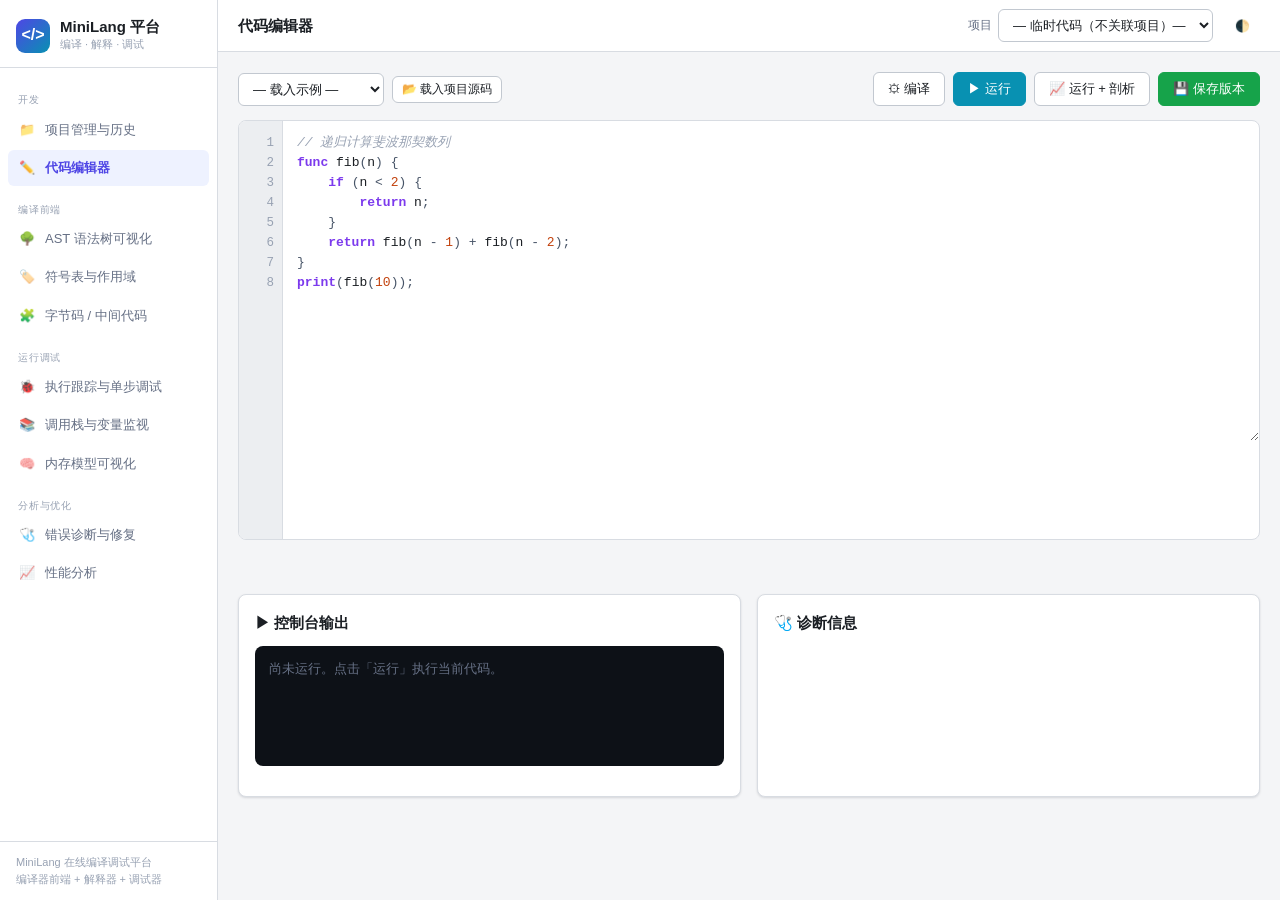
==== frontend/editor.html @ 71b2276c "Initial commit" ====
<!DOCTYPE html>
<html lang="zh-CN">
<head>
  <meta charset="UTF-8">
  <meta name="viewport" content="width=device-width, initial-scale=1.0">
  <title>代码编辑器 · MiniLang 平台</title>
  <link rel="stylesheet" href="css/style.css">
</head>
<body>
<div class="app">
  <aside class="sidebar" id="sidebar"></aside>
  <main class="main">
    <header class="topbar" id="topbar"></header>
    <div class="content">
      <div class="flex wrap between mb">
        <div class="flex wrap" style="gap:8px">
          <select id="sample" title="载入示例代码"></select>
          <button class="btn sm" id="btn-loadproj">📂 载入项目源码</button>
        </div>
        <div class="flex wrap" style="gap:8px">
          <button class="btn" id="btn-compile">⚙ 编译</button>
          <button class="btn accent" id="btn-run">▶ 运行</button>
          <button class="btn" id="btn-prof">📈 运行 + 剖析</button>
          <button class="btn success" id="btn-save">💾 保存版本</button>
        </div>
      </div>

      <div id="editor"></div>

      <div id="status" class="flex wrap mt" style="gap:8px;min-height:26px"></div>

      <div class="grid cols-2 mt">
        <div class="card">
          <h2>▶ 控制台输出</h2>
          <div class="output-console" id="console"><span class="muted">尚未运行。点击「运行」执行当前代码。</span></div>
          <div class="muted mt" id="run-meta" style="font-size:12px"></div>
        </div>
        <div class="card">
          <h2>🩺 诊断信息</h2>
          <div id="diags"></div>
        </div>
      </div>
    </div>
  </main>
</div>

<script src="js/common.js"></script>
<script src="js/editor.js"></script>
<script>
(function () {
  ML.Shell.render("editor");
  ML.Shell.setTitle("代码编辑器");

  let editor = new ML.CodeEditor(document.getElementById("editor"), {
    value: ML.store.get("draft_source", ML.DEFAULT_CODE),
    height: 420,
    autocomplete: true,
    onValueChange: ML.debounce((v) => ML.store.set("draft_source", v), 400),
  });

  /* 示例下拉 */
  const sampleSel = document.getElementById("sample");
  sampleSel.innerHTML = '<option value="">— 载入示例 —</option>' +
    ML.SAMPLES.map((s, i) => `<option value="${i}">${ML.escapeHtml(s.name)}</option>`).join("");
  sampleSel.onchange = () => {
    if (sampleSel.value === "") return;
    editor.setValue(ML.SAMPLES[parseInt(sampleSel.value, 10)].code);
    sampleSel.value = "";
  };

  document.getElementById("btn-loadproj").onclick = async () => {
    const src = await ML.Shell.loadSource(ML.DEFAULT_CODE);
    editor.setValue(src);
    ML.toast(ML.Shell.getProjectId() ? "已载入项目源码" : "未选择项目，已载入示例代码");
  };

  /* 编译 */
  async function doCompile() {
    const code = editor.getValue();
    const data = await ML.api.compile(code);
    const r = data.result || {};
    const status = document.getElementById("status");
    const badges = [
      r.success ? ML.badge("编译通过", "green") : ML.badge("编译失败", "red"),
      ML.badge("阶段：" + (r.stage || "idle"), "gray"),
      ML.badge("词法 token：" + (r.token_count != null ? r.token_count : "—"), "gray"),
      r.has_ast ? ML.badge("AST ✓", "blue") : ML.badge("AST ✗", "gray"),
      r.has_symbols ? ML.badge("符号表 ✓", "purple") : ML.badge("符号表 ✗", "gray"),
      r.has_bytecode ? ML.badge("字节码 ✓", "cyan") : ML.badge("字节码 ✗", "gray"),
    ];
    if (r.has_ast) badges.push(`<a href="ast.html">🌳 AST</a>`);
    if (r.has_symbols) badges.push(`<a href="symbols.html">🏷️ 符号表</a>`);
    if (r.has_bytecode) badges.push(`<a href="bytecode.html">🧩 字节码</a>`);
    status.innerHTML = badges.join("");
    document.getElementById("diags").innerHTML = ML.renderDiagnostics(r.diagnostics, code);
    return r;
  }

  /* 运行 */
  async function doRun(profile) {
    const code = editor.getValue();
    const opts = profile ? { profile: true, memory: false } : {};
    const data = await ML.api.run(code, opts);
    const r = data.result || {};
    const consoleEl = document.getElementById("console");
    const meta = document.getElementById("run-meta");

    if (!r.ok) {
      consoleEl.innerHTML = '<span class="ln-err">程序未能运行（编译阶段存在错误）。</span>';
      document.getElementById("diags").innerHTML = ML.renderDiagnostics(r.diagnostics, code);
      meta.textContent = "编译失败：" + (r.stage || "");
      return;
    }

    if (r.output && r.output.length) {
      consoleEl.innerHTML = r.output.map((l) => `<span class="ln-out">${ML.escapeHtml(l)}</span>`).join("<br>");
    } else {
      consoleEl.innerHTML = '<span class="muted">（程序无输出）</span>';
    }

    let metaHtml = `⏱ ${ML.fmtMs(r.elapsed_ms)} · 指令 ${r.instruction_count}`;
    if (r.error) {
      metaHtml += ` · ${ML.badge("运行出错", "red")}`;
      const diag = Object.assign({}, r.error, { source_line: undefined });
      document.getElementById("diags").innerHTML = ML.renderDiagnostic(diag, code);
    } else {
      metaHtml += ` · ${ML.badge("正常结束", "green")}`;
      if (r.return_value) metaHtml += ` · 返回 ${ML.fmtVal(r.return_value)}`;
      document.getElementById("diags").innerHTML = ML.empty("✅ 运行正常，无诊断信息");
    }
    meta.innerHTML = metaHtml;

    if (profile && r.profile) {
      const fns = (r.profile.functions || []).slice(0, 5);
      document.getElementById("diags").innerHTML =
        `<h3 style="margin-top:0">🔥 热点函数 Top ${fns.length}</h3>` +
        fns.map((f) => `<div class="bar-row"><div class="lbl">${ML.escapeHtml(f.name)}</div>` +
          `<div class="track"><div class="fill" style="width:${Math.min(100, f.pct)}%"></div></div>` +
          `<div class="pct">${f.pct}%</div></div>`).join("") +
        `<div class="muted" style="font-size:12px;margin-top:8px">完整剖析请前往 <a href="profile.html">性能分析页</a></div>`;
    }
  }

  document.getElementById("btn-compile").onclick = doCompile;
  document.getElementById("btn-run").onclick = () => doRun(false);
  document.getElementById("btn-prof").onclick = () => doRun(true);
  document.getElementById("btn-save").onclick = async () => {
    if (!ML.Shell.getProjectId()) {
      ML.toast("未选择项目。请先在顶栏选择项目，或到「项目管理」页新建。", "err");
      return;
    }
    const msg = prompt("版本说明：", "从编辑器保存");
    if (msg === null) return;
    const v = await ML.Shell.saveToProject(editor.getValue(), msg);
    ML.toast(v ? "已保存版本" : "保存失败", v ? "ok" : "err");
  };
})();
</script>
</body>
</html>
---- frontend/css/style.css ----
/* ============================================================
   MiniLang 在线编译器与解释器调试平台 —— 设计系统
   明暗双主题、统一色板、组件化样式
   ============================================================ */

/* ---------- 设计令牌 ---------- */
:root {
  --bg: #f4f5f7;
  --surface: #ffffff;
  --surface-2: #eceef1;
  --surface-3: #e2e5ea;
  --text: #1b1f24;
  --text-muted: #667085;
  --text-faint: #98a2b3;
  --border: #d8dce2;
  --border-strong: #c2c8d0;
  --primary: #4f46e5;
  --primary-hover: #4338ca;
  --primary-soft: #eef2ff;
  --accent: #0891b2;
  --accent-soft: #ecfeff;
  --success: #16a34a;
  --success-soft: #f0fdf4;
  --warning: #d97706;
  --warning-soft: #fffbeb;
  --danger: #dc2626;
  --danger-soft: #fef2f2;
  --info: #2563eb;
  --info-soft: #eff6ff;
  --shadow: 0 1px 2px rgba(16, 24, 40, .06), 0 1px 3px rgba(16, 24, 40, .08);
  --shadow-lg: 0 8px 24px rgba(16, 24, 40, .12);
  --radius: 8px;
  --radius-sm: 6px;
  --mono: "SFMono-Regular", "JetBrains Mono", "Fira Code", Consolas, "Liberation Mono", monospace;
  --sans: -apple-system, BlinkMacSystemFont, "Segoe UI", Roboto, "PingFang SC", "Microsoft YaHei", sans-serif;
  /* 代码高亮色 */
  --c-keyword: #7c3aed;
  --c-string: #0f766e;
  --c-number: #c2410c;
  --c-comment: #98a2b3;
  --c-builtin: #0369a1;
  --c-ident: #1b1f24;
  --c-op: #475467;
}

[data-theme="dark"] {
  --bg: #0f1115;
  --surface: #171a21;
  --surface-2: #1e222b;
  --surface-3: #262b36;
  --text: #e6e8ee;
  --text-muted: #9aa3b2;
  --text-faint: #6b7280;
  --border: #2a2f3a;
  --border-strong: #39404e;
  --primary: #6d6bf1;
  --primary-hover: #7d7bf6;
  --primary-soft: #23233f;
  --accent: #22d3ee;
  --accent-soft: #12313a;
  --success: #34d399;
  --success-soft: #0f2f22;
  --warning: #fbbf24;
  --warning-soft: #3a2c10;
  --danger: #f87171;
  --danger-soft: #3a1717;
  --info: #60a5fa;
  --info-soft: #14283f;
  --shadow: 0 1px 2px rgba(0, 0, 0, .4);
  --shadow-lg: 0 8px 24px rgba(0, 0, 0, .5);
  --c-keyword: #c4b5fd;
  --c-string: #5eead4;
  --c-number: #fdba74;
  --c-comment: #6b7280;
  --c-builtin: #7dd3fc;
  --c-ident: #e6e8ee;
  --c-op: #9aa3b2;
}

/* ---------- 基础 ---------- */
* { box-sizing: border-box; margin: 0; padding: 0; }
html, body { height: 100%; }
body {
  font-family: var(--sans);
  background: var(--bg);
  color: var(--text);
  font-size: 14px;
  line-height: 1.55;
  -webkit-font-smoothing: antialiased;
}
a { color: var(--primary); text-decoration: none; }
a:hover { text-decoration: underline; }
code, pre, .mono { font-family: var(--mono); }
::-webkit-scrollbar { width: 10px; height: 10px; }
::-webkit-scrollbar-thumb { background: var(--border-strong); border-radius: 6px; }
::-webkit-scrollbar-track { background: transparent; }

/* ---------- 布局：侧栏 + 主区 ---------- */
.app { display: flex; min-height: 100vh; }
.sidebar {
  width: 218px; flex: 0 0 218px;
  background: var(--surface);
  border-right: 1px solid var(--border);
  display: flex; flex-direction: column;
  position: sticky; top: 0; height: 100vh;
  overflow-y: auto;
}
.brand {
  display: flex; align-items: center; gap: 10px;
  padding: 18px 16px 14px; border-bottom: 1px solid var(--border);
}
.brand .logo {
  width: 34px; height: 34px; border-radius: 9px;
  background: linear-gradient(135deg, var(--primary), var(--accent));
  display: grid; place-items: center; color: #fff; font-weight: 700; font-size: 16px;
}
.brand .name { font-weight: 700; font-size: 15px; line-height: 1.2; }
.brand .sub { font-size: 11px; color: var(--text-faint); }
.nav { padding: 10px 8px; flex: 1; }
.nav a {
  display: flex; align-items: center; gap: 10px;
  padding: 8px 10px; margin-bottom: 2px;
  color: var(--text-muted); border-radius: var(--radius-sm);
  font-size: 13px; transition: background .12s, color .12s;
}
.nav a:hover { background: var(--surface-2); color: var(--text); text-decoration: none; }
.nav a.active { background: var(--primary-soft); color: var(--primary); font-weight: 600; }
.nav a .ico { width: 17px; text-align: center; opacity: .85; }
.nav .group { font-size: 10px; text-transform: uppercase; letter-spacing: .08em; color: var(--text-faint); padding: 14px 10px 4px; }
.sidebar-foot { padding: 12px 16px; border-top: 1px solid var(--border); font-size: 11px; color: var(--text-faint); }

.main { flex: 1; min-width: 0; display: flex; flex-direction: column; }
.topbar {
  height: 52px; display: flex; align-items: center; gap: 12px;
  padding: 0 20px; background: var(--surface);
  border-bottom: 1px solid var(--border); position: sticky; top: 0; z-index: 20;
}
.topbar .page-title { font-weight: 650; font-size: 15px; }
.topbar .spacer { flex: 1; }
.topbar select, .topbar input, .topbar button { font-family: inherit; font-size: 13px; }
.content { padding: 20px; flex: 1; }

/* ---------- 按钮 ---------- */
.btn {
  display: inline-flex; align-items: center; gap: 6px;
  padding: 7px 14px; border-radius: var(--radius-sm);
  border: 1px solid var(--border-strong); background: var(--surface);
  color: var(--text); cursor: pointer; font-size: 13px; font-weight: 500;
  transition: background .12s, border-color .12s, transform .05s;
}
.btn:hover { background: var(--surface-2); }
.btn:active { transform: translateY(1px); }
.btn.primary { background: var(--primary); border-color: var(--primary); color: #fff; }
.btn.primary:hover { background: var(--primary-hover); }
.btn.accent { background: var(--accent); border-color: var(--accent); color: #fff; }
.btn.success { background: var(--success); border-color: var(--success); color: #fff; }
.btn.danger { background: var(--danger); border-color: var(--danger); color: #fff; }
.btn.ghost { background: transparent; border-color: transparent; }
.btn.ghost:hover { background: var(--surface-2); }
.btn.sm { padding: 4px 9px; font-size: 12px; }
.btn:disabled { opacity: .5; cursor: not-allowed; }

/* ---------- 卡片 / 面板 ---------- */
.card {
  background: var(--surface); border: 1px solid var(--border);
  border-radius: var(--radius); box-shadow: var(--shadow);
  padding: 16px; margin-bottom: 16px;
}
.card h2 { font-size: 15px; margin-bottom: 12px; display: flex; align-items: center; gap: 8px; }
.card h3 { font-size: 13px; margin: 14px 0 8px; color: var(--text-muted); }
.card .desc { color: var(--text-muted); font-size: 12.5px; margin-bottom: 12px; }
.grid { display: grid; gap: 16px; }
.grid.cols-2 { grid-template-columns: 1fr 1fr; }
.grid.cols-3 { grid-template-columns: repeat(3, 1fr); }
@media (max-width: 900px) { .grid.cols-2, .grid.cols-3 { grid-template-columns: 1fr; } }

/* ---------- 表格 ---------- */
table.tbl { width: 100%; border-collapse: collapse; font-size: 13px; }
.tbl th, .tbl td { text-align: left; padding: 8px 10px; border-bottom: 1px solid var(--border); }
.tbl th { color: var(--text-muted); font-weight: 600; font-size: 12px; background: var(--surface-2); }
.tbl tr:hover td { background: var(--surface-2); }
.tbl td.num, .tbl th.num { text-align: right; font-family: var(--mono); }

/* ---------- 徽标 / 标签 ---------- */
.badge {
  display: inline-block; padding: 2px 8px; border-radius: 20px;
  font-size: 11px; font-weight: 600; line-height: 1.5;
}
.badge.gray { background: var(--surface-3); color: var(--text-muted); }
.badge.blue { background: var(--info-soft); color: var(--info); }
.badge.green { background: var(--success-soft); color: var(--success); }
.badge.red { background: var(--danger-soft); color: var(--danger); }
.badge.amber { background: var(--warning-soft); color: var(--warning); }
.badge.purple { background: var(--primary-soft); color: var(--primary); }
.badge.cyan { background: var(--accent-soft); color: var(--accent); }

/* ---------- 提示条 ---------- */
.empty {
  text-align: center; color: var(--text-faint); padding: 36px 12px; font-size: 13px;
}
.empty .big { font-size: 30px; margin-bottom: 8px; }

/* ---------- 代码编辑器 ---------- */
.editor-wrap {
  position: relative; border: 1px solid var(--border); border-radius: var(--radius);
  overflow: hidden; background: var(--surface);
}
.editor-wrap .gutter {
  position: absolute; left: 0; top: 0; bottom: 0; width: 44px;
  background: var(--surface-2); border-right: 1px solid var(--border);
  overflow: hidden; z-index: 2;
}
.editor-wrap .gutter-inner { position: absolute; top: 12px; left: 0; right: 0; will-change: transform; }
.editor-wrap .gutter .gline {
  height: 20px; position: relative; cursor: pointer;
}
.editor-wrap .gutter .gline .num {
  position: absolute; right: 8px; top: 0; line-height: 20px;
  color: var(--text-faint); font-family: var(--mono); font-size: 12.5px; user-select: none;
}
.editor-wrap .gutter .gline:hover .num { color: var(--text-muted); }
.editor-wrap .gutter .gline .bp {
  position: absolute; left: 5px; top: 4px; width: 12px; height: 12px; border-radius: 50%;
  background: var(--danger); opacity: 0; transition: opacity .1s;
}
.editor-wrap .gutter .gline.has-bp .bp { opacity: 1; }
.editor-wrap .code-area { position: relative; margin-left: 44px; }
.editor-wrap pre.hl, .editor-wrap textarea.src {
  margin: 0; font-family: var(--mono); font-size: 13px; line-height: 20px;
  white-space: pre; tab-size: 4;
}
.editor-wrap pre.hl {
  position: absolute; top: 0; left: 0; right: 0; bottom: 0;
  pointer-events: none; z-index: 1; color: var(--text);
  overflow: hidden; padding: 0;
}
.editor-wrap pre.hl .hl-inner {
  display: block; padding: 12px 14px; white-space: pre; will-change: transform;
}
.editor-wrap textarea.src {
  position: relative; z-index: 3; display: block; width: 100%; min-height: 320px;
  background: transparent; color: transparent; -webkit-text-fill-color: transparent;
  caret-color: var(--text); border: none; outline: none; resize: vertical; overflow: auto;
  white-space: pre; overflow-wrap: normal; word-break: normal;
  padding: 12px 14px;
}
.editor-wrap textarea.src::selection { background: rgba(79, 70, 229, .25); }
.editor-wrap .cur-line {
  position: absolute; left: 0; right: 0; height: 20px; background: var(--primary-soft);
  opacity: .5; pointer-events: none; z-index: 0;
}
/* 运行时值的着色（变量监视 / 内存 / 调用栈共用） */
.val-num { color: var(--c-number); font-family: var(--mono); }
.val-str { color: var(--c-string); font-family: var(--mono); }
.val-null { color: var(--text-faint); font-style: italic; font-family: var(--mono); }
.val-list { color: var(--accent); font-family: var(--mono); }
.val-fn { color: var(--primary); font-family: var(--mono); }

/* 高亮 token 类 */
.tk-kw { color: var(--c-keyword); font-weight: 600; }
.tk-str { color: var(--c-string); }
.tk-num { color: var(--c-number); }
.tk-com { color: var(--c-comment); font-style: italic; }
.tk-bi { color: var(--c-builtin); }
.tk-op { color: var(--c-op); }
.tk-fn { color: var(--c-builtin); font-weight: 600; }

/* 自动补全 */
.ac-box {
  position: absolute; z-index: 30; background: var(--surface);
  border: 1px solid var(--border-strong); border-radius: var(--radius-sm);
  box-shadow: var(--shadow-lg); max-height: 220px; overflow-y: auto; min-width: 180px;
}
.ac-box .item { padding: 6px 12px; cursor: pointer; font-size: 13px; display: flex; justify-content: space-between; gap: 14px; }
.ac-box .item:hover, .ac-box .item.sel { background: var(--primary-soft); }
.ac-box .item .t { font-family: var(--mono); }
.ac-box .item .k { color: var(--text-faint); font-size: 11px; }

/* ---------- AST 树 ---------- */
.ast-tree ul { list-style: none; padding-left: 18px; border-left: 1px solid var(--border); margin-left: 8px; }
.ast-tree > ul { border-left: none; margin-left: 0; padding-left: 0; }
.ast-node { margin: 2px 0; }
.ast-node .n {
  display: inline-flex; align-items: center; gap: 6px; padding: 2px 8px;
  border-radius: 5px; cursor: pointer; font-size: 13px;
}
.ast-node .n:hover { background: var(--surface-2); }
.ast-node .n .tag { font-weight: 600; color: var(--primary); }
.ast-node .n .val { color: var(--text-muted); font-family: var(--mono); font-size: 12px; }
.ast-node .n .ln { color: var(--text-faint); font-size: 11px; margin-left: 4px; }
.ast-node .n .tgl { width: 14px; color: var(--text-faint); font-size: 11px; }
.ast-node.leaf .n .tgl { visibility: hidden; }

/* ---------- 符号表 / 作用域 ---------- */
.scope-box { border: 1px solid var(--border); border-radius: var(--radius); margin-bottom: 12px; overflow: hidden; }
.scope-box .head { padding: 8px 12px; background: var(--surface-2); font-weight: 600; font-size: 13px; display: flex; align-items: center; gap: 8px; }
.scope-box .head .depth { color: var(--text-faint); font-weight: 400; font-size: 11px; }
.scope-box .body { padding: 6px 0; }
.scope-box .body .sym { display: flex; gap: 10px; padding: 5px 14px; font-size: 13px; align-items: baseline; }
.scope-box .body .sym:hover { background: var(--surface-2); }
.sym .name { font-family: var(--mono); font-weight: 600; color: var(--text); }
.sym .type { font-family: var(--mono); color: var(--accent); font-size: 12px; }
.sym .loc { margin-left: auto; color: var(--text-faint); font-size: 11px; }

/* ---------- 字节码 ---------- */
.bc-table { width: 100%; border-collapse: collapse; font-family: var(--mono); font-size: 12.5px; }
.bc-table th, .bc-table td { padding: 4px 10px; border-bottom: 1px solid var(--border); text-align: left; }
.bc-table td.off { color: var(--text-faint); width: 46px; }
.bc-table td.op { color: var(--primary); font-weight: 600; }
.bc-table td.arg { color: var(--accent); }
.bc-table td.ln { color: var(--text-faint); text-align: right; width: 40px; }
.bc-table tr.bp { background: var(--danger-soft); }
.bc-table tr.cur { background: var(--primary-soft); }
.bc-fn-tabs { display: flex; gap: 6px; flex-wrap: wrap; margin-bottom: 10px; }
.bc-fn-tabs button { padding: 5px 12px; border-radius: 20px; border: 1px solid var(--border-strong); background: var(--surface); cursor: pointer; font-size: 12px; }
.bc-fn-tabs button.active { background: var(--primary); color: #fff; border-color: var(--primary); }

/* ---------- 调用栈 / 变量监视 ---------- */
.callstack .frame { border-left: 3px solid var(--primary); padding: 8px 12px; margin-bottom: 8px; background: var(--surface-2); border-radius: 0 var(--radius-sm) var(--radius-sm) 0; }
.callstack .frame.top { border-left-color: var(--accent); }
.callstack .frame .fn { font-family: var(--mono); font-weight: 600; }
.callstack .frame .ln { color: var(--text-faint); font-size: 12px; margin-left: 8px; }
.var-table td .v { font-family: var(--mono); }
.var-table .val-str { color: var(--c-string); }
.var-table .val-num { color: var(--c-number); }
.var-table .val-null { color: var(--text-faint); font-style: italic; }

/* ---------- 诊断 ---------- */
.diag { border: 1px solid var(--border); border-left-width: 4px; border-radius: var(--radius-sm); padding: 10px 14px; margin-bottom: 10px; background: var(--surface); }
.diag.error { border-left-color: var(--danger); }
.diag.warning { border-left-color: var(--warning); }
.diag.info { border-left-color: var(--info); }
.diag .head { display: flex; align-items: center; gap: 8px; margin-bottom: 4px; }
.diag .msg { font-weight: 600; font-size: 13.5px; }
.diag .fix { color: var(--text-muted); font-size: 12.5px; }
.diag .fix b { color: var(--success); }
.diag .src { font-family: var(--mono); font-size: 12px; background: var(--surface-2); padding: 6px 10px; border-radius: 4px; margin-top: 8px; overflow-x: auto; }
.diag .src .err-span { background: var(--danger-soft); color: var(--danger); text-decoration: underline wavy; }

/* ---------- 性能分析 ---------- */
.bar-row { display: flex; align-items: center; gap: 10px; margin-bottom: 8px; }
.bar-row .lbl { width: 180px; font-family: var(--mono); font-size: 12.5px; overflow: hidden; text-overflow: ellipsis; white-space: nowrap; }
.bar-row .track { flex: 1; height: 18px; background: var(--surface-2); border-radius: 4px; overflow: hidden; }
.bar-row .fill { height: 100%; background: linear-gradient(90deg, var(--primary), var(--accent)); border-radius: 4px; transition: width .3s; }
.bar-row .pct { width: 54px; text-align: right; font-family: var(--mono); font-size: 12px; color: var(--text-muted); }
.stat-tile { text-align: center; padding: 14px; background: var(--surface-2); border-radius: var(--radius); }
.stat-tile .v { font-size: 22px; font-weight: 700; font-family: var(--mono); }
.stat-tile .k { font-size: 12px; color: var(--text-muted); margin-top: 2px; }

/* ---------- 内存模型 ---------- */
.mem-stack .frame { border: 1px solid var(--border); border-radius: var(--radius-sm); margin-bottom: 8px; overflow: hidden; }
.mem-stack .frame .fn { background: var(--surface-2); padding: 5px 10px; font-family: var(--mono); font-size: 12px; font-weight: 600; }
.mem-stack .frame .vars { display: flex; flex-wrap: wrap; gap: 6px; padding: 8px 10px; }
.mem-cell { display: flex; flex-direction: column; gap: 2px; padding: 5px 9px; border: 1px solid var(--border); border-radius: 5px; background: var(--surface); font-size: 12px; }
.mem-cell .nm { color: var(--text-muted); font-size: 11px; }
.mem-cell .vl { font-family: var(--mono); }
.mem-cell.ref { border-color: var(--accent); }
.mem-heap { display: grid; grid-template-columns: repeat(auto-fill, minmax(150px, 1fr)); gap: 10px; }
.heap-obj { border: 1px solid var(--border); border-radius: var(--radius-sm); padding: 8px 10px; font-size: 12px; background: var(--surface); }
.heap-obj .id { color: var(--accent); font-family: var(--mono); font-weight: 600; }
.heap-obj .rep { font-family: var(--mono); color: var(--text); margin: 4px 0; word-break: break-all; }
.heap-obj .sz { color: var(--text-faint); font-size: 11px; }
.heap-obj.list { border-top: 3px solid var(--accent); }
.heap-obj.function { border-top: 3px solid var(--primary); }
.heap-obj.string { border-top: 3px solid var(--success); }
.heap-obj .refs { color: var(--text-muted); font-size: 11px; }

/* ---------- 项目卡片 ---------- */
.proj-card { background: var(--surface); border: 1px solid var(--border); border-radius: var(--radius); box-shadow: var(--shadow); padding: 16px; cursor: pointer; transition: transform .12s, box-shadow .12s; }
.proj-card:hover { transform: translateY(-2px); box-shadow: var(--shadow-lg); }
.proj-card .t { font-weight: 650; font-size: 15px; margin-bottom: 4px; }
.proj-card .m { color: var(--text-muted); font-size: 12px; }
.proj-card .mets { display: flex; gap: 12px; margin-top: 10px; font-size: 12px; color: var(--text-faint); }

/* ---------- 模态框 ---------- */
.modal-backdrop {
  position: fixed; inset: 0; background: rgba(10, 12, 16, .5); z-index: 200;
  display: none; align-items: flex-start; justify-content: center; padding: 60px 16px;
}
.modal-backdrop.open { display: flex; }
.modal {
  background: var(--surface); border: 1px solid var(--border); border-radius: var(--radius);
  box-shadow: var(--shadow-lg); width: 640px; max-width: 100%; max-height: 84vh;
  display: flex; flex-direction: column;
}
.modal .m-head { padding: 14px 18px; border-bottom: 1px solid var(--border); font-weight: 650; display: flex; justify-content: space-between; align-items: center; }
.modal .m-head .x { cursor: pointer; color: var(--text-muted); font-size: 18px; line-height: 1; }
.modal .m-body { padding: 16px 18px; overflow-y: auto; }
.modal .m-foot { padding: 12px 18px; border-top: 1px solid var(--border); display: flex; justify-content: flex-end; gap: 10px; }
.field { margin-bottom: 12px; }
.field label { display: block; font-size: 12px; color: var(--text-muted); margin-bottom: 5px; font-weight: 600; }
.field input[type="text"], .field textarea, .field select { width: 100%; }
.field textarea { min-height: 180px; font-family: var(--mono); font-size: 13px; }

/* ---------- 版本 / diff ---------- */
.ver-row { display: flex; align-items: center; gap: 12px; padding: 8px 10px; border: 1px solid var(--border); border-radius: var(--radius-sm); margin-bottom: 8px; background: var(--surface); }
.ver-row .dot { width: 9px; height: 9px; border-radius: 50%; background: var(--success); flex: 0 0 auto; }
.ver-row .dot.bad { background: var(--danger); }
.ver-row .info { flex: 1; min-width: 0; }
.ver-row .info .msg { font-weight: 600; font-size: 13px; }
.ver-row .info .meta { color: var(--text-faint); font-size: 11.5px; }
.ver-row .actions { display: flex; gap: 6px; }

/* ---------- diff ---------- */
.diff-line { font-family: var(--mono); font-size: 12.5px; padding: 1px 10px; white-space: pre; }
.diff-line.add { background: var(--success-soft); color: var(--success); }
.diff-line.del { background: var(--danger-soft); color: var(--danger); }
.diff-line .mark { margin-right: 8px; font-weight: 700; }

/* ---------- 杂项 ---------- */
.flex { display: flex; gap: 10px; align-items: center; }
.flex.wrap { flex-wrap: wrap; }
.flex.between { justify-content: space-between; }
.mt { margin-top: 14px; }
.mb { margin-bottom: 14px; }
.muted { color: var(--text-muted); }
.mono { font-family: var(--mono); }
.toast {
  position: fixed; bottom: 22px; right: 22px; z-index: 100;
  background: var(--text); color: var(--bg); padding: 10px 16px;
  border-radius: var(--radius-sm); box-shadow: var(--shadow-lg); font-size: 13px;
  opacity: 0; transform: translateY(8px); transition: opacity .2s, transform .2s; pointer-events: none;
}
.toast.show { opacity: 1; transform: translateY(0); }
.toast.ok { background: var(--success); color: #fff; }
.toast.err { background: var(--danger); color: #fff; }
.output-console { background: #0d1117; color: #e6edf3; font-family: var(--mono); font-size: 13px; border-radius: var(--radius); padding: 14px; min-height: 120px; max-height: 320px; overflow: auto; white-space: pre-wrap; }
.output-console .ln-err { color: #f85149; }
.output-console .ln-out { color: #a5d6ff; }
input[type="text"], input[type="number"], select, textarea.plain {
  font-family: inherit; font-size: 13px; padding: 7px 10px;
  border: 1px solid var(--border-strong); border-radius: var(--radius-sm);
  background: var(--surface); color: var(--text); outline: none;
}
input:focus, select:focus, textarea:focus { border-color: var(--primary); }
kbd { background: var(--surface-2); border: 1px solid var(--border-strong); border-radius: 4px; padding: 1px 6px; font-size: 11px; font-family: var(--mono); }
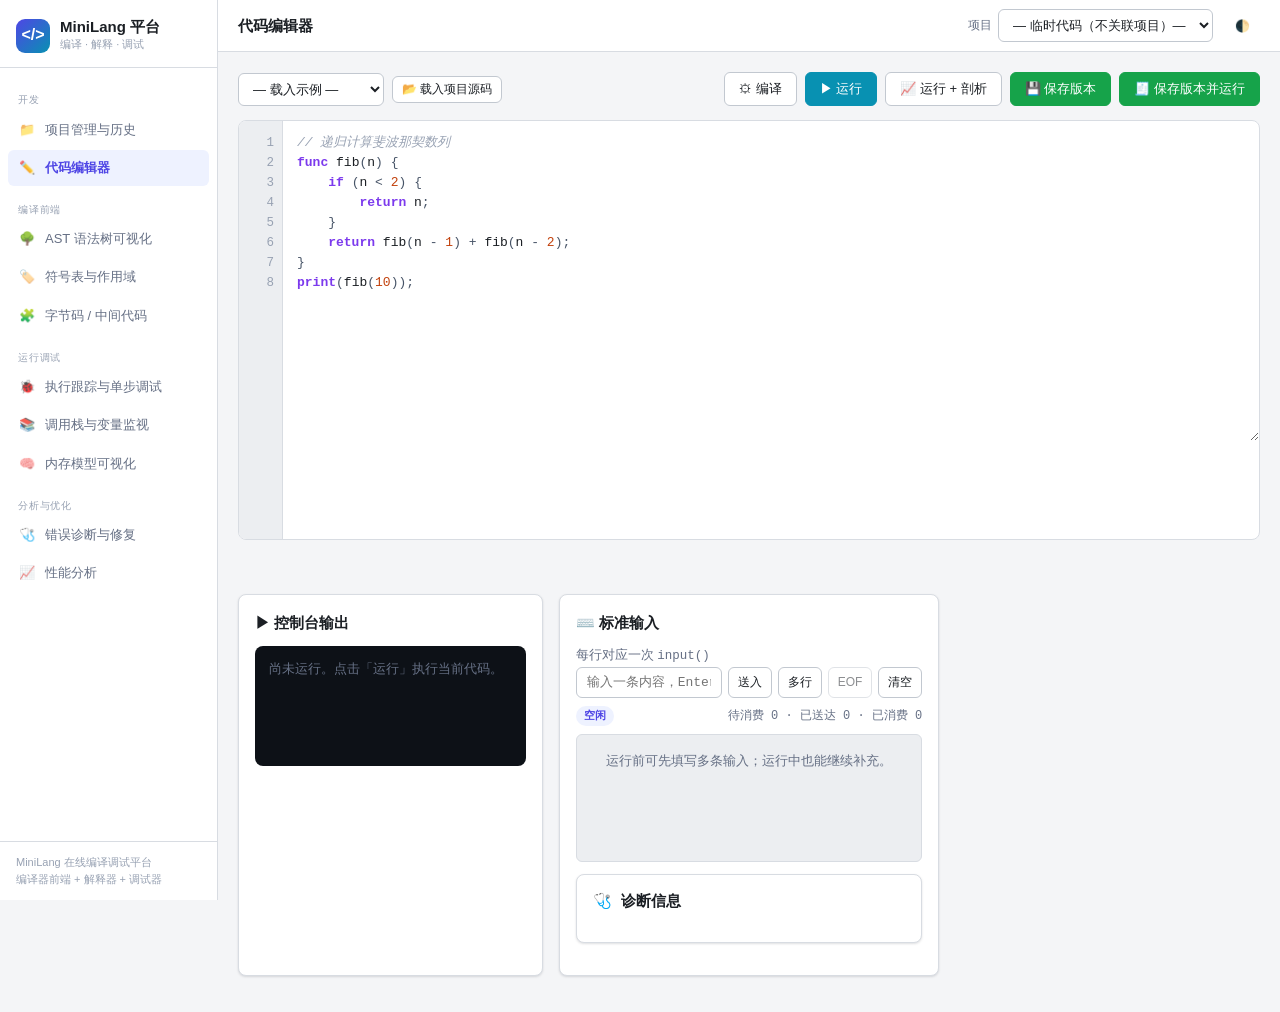
==== commit c5e0f90b: "A RESULT" ====
--- a/frontend/editor.html
+++ b/frontend/editor.html
@@ -22,6 +22,7 @@
           <button class="btn accent" id="btn-run">▶ 运行</button>
           <button class="btn" id="btn-prof">📈 运行 + 剖析</button>
           <button class="btn success" id="btn-save">💾 保存版本</button>
+          <button class="btn success" id="btn-save-run">🧾 保存版本并运行</button>
         </div>
       </div>
 
@@ -29,11 +30,29 @@
 
       <div id="status" class="flex wrap mt" style="gap:8px;min-height:26px"></div>
 
-      <div class="grid cols-2 mt">
+      <div class="grid cols-3 mt run-grid">
         <div class="card">
           <h2>▶ 控制台输出</h2>
           <div class="output-console" id="console"><span class="muted">尚未运行。点击「运行」执行当前代码。</span></div>
           <div class="muted mt" id="run-meta" style="font-size:12px"></div>
+        </div>
+        <div class="card">
+          <h2>⌨️ 标准输入</h2>
+          <div class="desc">每行对应一次 <code>input()</code，按调用顺序消费；可在运行前预填，也可在提示等待时追加。</div>
+          <div class="stdin-toolbar">
+            <input type="text" id="stdin-input" placeholder="输入一条内容，Enter 送入队列" autocomplete="off">
+            <button class="btn sm" id="stdin-send">送入</button>
+            <button class="btn sm" id="stdin-batch" title="一次粘贴多行，每行一条">多行</button>
+            <button class="btn sm" id="stdin-eof" title="等待 input() 时返回空字符串">EOF</button>
+            <button class="btn sm" id="stdin-clear">清空</button>
+          </div>
+          <div class="stdin-hint">
+            <span class="badge purple" id="stdin-status">空闲</span>
+            <span id="stdin-count" class="muted">待消费 0 · 已送达 0 · 已消费 0</span>
+          </div>
+          <div class="stdin-queue" id="stdin-queue">
+            <div class="muted empty-inputs">运行前可先填写多条输入；运行中也能继续补充。</div>
+          </div>
         </div>
         <div class="card">
           <h2>🩺 诊断信息</h2>
@@ -73,6 +92,134 @@
     editor.setValue(src);
     ML.toast(ML.Shell.getProjectId() ? "已载入项目源码" : "未选择项目，已载入示例代码");
   };
+
+  /* 标准输入队列：运行前预填；交互式运行时也可继续投递 */
+  const stdin = {
+    pending: [],
+    sent: 0,
+    consumed: 0,
+    sessionId: null,
+    pollTimer: null,
+    active: false,
+
+    reset(keepQueue) {
+      if (this.pollTimer) clearInterval(this.pollTimer);
+      this.pollTimer = null;
+      this.sessionId = null;
+      this.active = false;
+      this.sent = 0;
+      this.consumed = 0;
+      if (!keepQueue) this.pending = [];
+      this.render({ status: "空闲", cls: "purple" });
+      document.getElementById("btn-run").disabled = false;
+      document.getElementById("btn-save-run").disabled = false;
+    },
+
+    enqueue(value) {
+      this.pending.push(String(value));
+      this.render(this.currentBadge());
+    },
+
+    addFromInput() {
+      const el = document.getElementById("stdin-input");
+      const value = el.value;
+      el.value = "";
+      if (this.active && this.sessionId) {
+        return this.send([value]);
+      }
+      this.enqueue(value);
+      el.focus();
+      return Promise.resolve();
+    },
+
+    async send(items) {
+      if (!this.active || !this.sessionId) {
+        items.forEach((v) => this.enqueue(v));
+        return;
+      }
+      const data = await ML.api.runInput(this.sessionId, items);
+      if (!data.ok) {
+        ML.toast(data.error || "输入投递失败", "err");
+        return;
+      }
+      this.sent += (data.accepted || items.length);
+      this.updateFromState(data);
+    },
+
+    async eof() {
+      if (!this.active || !this.sessionId) {
+        ML.toast("只有运行中的会话需要发送 EOF");
+        return;
+      }
+      const data = await ML.api.runEof(this.sessionId);
+      if (data.ok) this.updateFromState(data);
+    },
+
+    clear() {
+      if (this.active) {
+        ML.toast("运行中只能清空尚未预填的输入，不能撤回已送达内容", "err");
+        return;
+      }
+      this.pending = [];
+      this.render({ status: "空闲", cls: "purple" });
+    },
+
+    currentBadge() {
+      if (!this.active) return { status: "待运行", cls: "cyan" };
+      return { status: "运行中", cls: "blue" };
+    },
+
+    render(badge, state) {
+      const queueEl = document.getElementById("stdin-queue");
+      const statusEl = document.getElementById("stdin-status");
+      const countEl = document.getElementById("stdin-count");
+      statusEl.textContent = (badge && badge.status) || "空闲";
+      statusEl.className = "badge " + ((badge && badge.cls) || "purple");
+
+      const pendingCount = state ? state.pending_inputs : this.pending.length;
+      const sentCount = state ? state.inputs_sent : 0;
+      const consumedCount = state ? state.inputs_consumed : this.consumed;
+      countEl.textContent = `待消费 ${pendingCount} · 已送达 ${sentCount} · 已消费 ${consumedCount}`;
+
+      const pending = state ? Array.from({ length: state.pending_inputs }, (_, i) => ({ queued: true, index: i + 1 })) : this.pending.map((v) => ({ queued: false, value: v }));
+      queueEl.innerHTML = pending.length
+        ? pending.map((item, i) => item.queued
+          ? `<div class="stdin-item"><span class="idx">${item.index}</span><span class="val"><em>已在服务端队列等待</em></span><span class="tag">待消费</span></div>`
+          : `<div class="stdin-item"><span class="idx">${i + 1}</span><span class="val">${ML.escapeHtml(item.value) || '<em>空字符串</em>'}</span><span class="tag">待运行</span></div>`).join("")
+        : '<div class="muted empty-inputs">运行前可先填写多条输入；运行中也能继续补充。</div>';
+
+      document.getElementById("stdin-eof").disabled = !(state && state.running);
+      document.getElementById("stdin-clear").disabled = this.active;
+    },
+
+    updateFromState(state) {
+      const waiting = state.waiting_input;
+      const badge = state.finished
+        ? { status: state.error ? "运行出错" : "已结束", cls: state.error ? "red" : "green" }
+        : waiting
+          ? { status: "等待输入", cls: "amber" }
+          : { status: "运行中", cls: "blue" };
+      this.render(badge, state);
+    },
+  };
+
+  document.getElementById("stdin-send").onclick = () => stdin.addFromInput();
+  document.getElementById("stdin-batch").onclick = async () => {
+    const text = prompt("一次填入多条输入（每行一条，空行也是一次空输入）：");
+    if (text === null) return;
+    const items = text.split(/\r?\n/);
+    if (stdin.active && stdin.sessionId) await stdin.send(items);
+    else items.forEach((v) => stdin.enqueue(v));
+  };
+  document.getElementById("stdin-eof").onclick = () => stdin.eof();
+  document.getElementById("stdin-clear").onclick = () => stdin.clear();
+  document.getElementById("stdin-input").addEventListener("keydown", (e) => {
+    if (e.key === "Enter") {
+      e.preventDefault();
+      stdin.addFromInput();
+    }
+  });
+  stdin.reset(true);
 
   /* 编译 */
   async function doCompile() {
@@ -96,21 +243,10 @@
     return r;
   }
 
-  /* 运行 */
-  async function doRun(profile) {
-    const code = editor.getValue();
-    const opts = profile ? { profile: true, memory: false } : {};
-    const data = await ML.api.run(code, opts);
-    const r = data.result || {};
+  /* 运行结果渲染（同步剖析与交互式运行共用） */
+  function renderRunResult(r, code) {
     const consoleEl = document.getElementById("console");
     const meta = document.getElementById("run-meta");
-
-    if (!r.ok) {
-      consoleEl.innerHTML = '<span class="ln-err">程序未能运行（编译阶段存在错误）。</span>';
-      document.getElementById("diags").innerHTML = ML.renderDiagnostics(r.diagnostics, code);
-      meta.textContent = "编译失败：" + (r.stage || "");
-      return;
-    }
 
     if (r.output && r.output.length) {
       consoleEl.innerHTML = r.output.map((l) => `<span class="ln-out">${ML.escapeHtml(l)}</span>`).join("<br>");
@@ -118,7 +254,10 @@
       consoleEl.innerHTML = '<span class="muted">（程序无输出）</span>';
     }
 
-    let metaHtml = `⏱ ${ML.fmtMs(r.elapsed_ms)} · 指令 ${r.instruction_count}`;
+    let metaHtml = `⏱ ${ML.fmtMs(r.elapsed_ms)} · 指令 ${r.instruction_count} · input ${r.inputs_consumed || 0}/${r.input_requests || 0}`;
+    if (r.input_underflow > 0) {
+      metaHtml += ` · ${ML.badge(`${r.input_underflow} 次缺少输入，按空字符串处理`, "amber")}`;
+    }
     if (r.error) {
       metaHtml += ` · ${ML.badge("运行出错", "red")}`;
       const diag = Object.assign({}, r.error, { source_line: undefined });
@@ -129,8 +268,100 @@
       document.getElementById("diags").innerHTML = ML.empty("✅ 运行正常，无诊断信息");
     }
     meta.innerHTML = metaHtml;
-
-    if (profile && r.profile) {
+  }
+
+  function renderInteractiveState(state, code) {
+    const consoleEl = document.getElementById("console");
+    if (state.output && state.output.length) {
+      consoleEl.innerHTML = state.output.map((l) => `<span class="ln-out">${ML.escapeHtml(l)}</span>`).join("<br>");
+      consoleEl.scrollTop = consoleEl.scrollHeight;
+    } else if (!state.finished) {
+      consoleEl.innerHTML = '<span class="muted">程序已启动，暂无输出……</span>';
+    }
+    stdin.updateFromState(state);
+    if (state.finished) {
+      if (stdin.pollTimer) {
+        clearInterval(stdin.pollTimer);
+        stdin.pollTimer = null;
+      }
+      renderRunResult(state, code);
+      stdin.active = false;
+      stdin.sessionId = null;
+      stdin.updateFromState(state);
+      document.getElementById("btn-run").disabled = false;
+      document.getElementById("btn-save-run").disabled = false;
+      if (state.record && state.record.id) {
+        ML.toast(state.version_id ? "运行记录已写入该版本" : "运行已结束", "ok");
+      }
+    }
+  }
+
+  /* 普通运行：启动后台交互会话，支持运行中追加输入 */
+  async function doRun() {
+    if (stdin.active) {
+      ML.toast("当前程序仍在运行，请先结束或发送 EOF", "err");
+      return;
+    }
+    const code = editor.getValue();
+    const inputs = stdin.pending.slice();
+    stdin.reset(true);
+    stdin.pending = inputs;
+    stdin.active = true;
+    document.getElementById("btn-run").disabled = true;
+    document.getElementById("btn-save-run").disabled = true;
+    document.getElementById("diags").innerHTML = ML.empty("程序运行中……");
+    document.getElementById("console").innerHTML = '<span class="muted">正在启动……</span>';
+
+    try {
+      const data = await ML.api.runInteractive(code, { inputs }, ML.Shell.getProjectId(), null);
+      if (data.status === "compile_failed") {
+        stdin.reset(true);
+        document.getElementById("console").innerHTML = '<span class="ln-err">程序未能运行（编译阶段存在错误）。</span>';
+        document.getElementById("diags").innerHTML = ML.renderDiagnostics(data.diagnostics, code);
+        document.getElementById("run-meta").textContent = "编译失败";
+        return;
+      }
+      if (!data.ok) throw new Error(data.error || "启动失败");
+      stdin.sessionId = data.session_id;
+      stdin.updateFromState(data);
+      if (data.finished) {
+        renderInteractiveState(data, code);
+        return;
+      }
+      stdin.pollTimer = setInterval(async () => {
+        const s = await ML.api.runState(stdin.sessionId);
+        if (!s.ok) {
+          clearInterval(stdin.pollTimer);
+          stdin.reset(true);
+          ML.toast(s.error || "运行会话已过期", "err");
+          return;
+        }
+        if (s.finished || s.waiting_input) renderInteractiveState(s, code);
+        else stdin.updateFromState(s);
+      }, 250);
+    } catch (e) {
+      stdin.reset(true);
+      document.getElementById("console").innerHTML = `<span class="ln-err">${ML.escapeHtml(e.message || "运行失败")}</span>`;
+    }
+  }
+
+  /* 剖析仍使用同步运行；预填输入会作为队列一次性传入 */
+  async function doProfileRun() {
+    const code = editor.getValue();
+    const opts = { profile: true, memory: false, inputs: stdin.pending.slice() };
+    const data = await ML.api.run(code, opts);
+    const r = data.result || {};
+
+    if (!r.ok) {
+      document.getElementById("console").innerHTML = '<span class="ln-err">程序未能运行（编译阶段存在错误）。</span>';
+      document.getElementById("diags").innerHTML = ML.renderDiagnostics(r.diagnostics, code);
+      document.getElementById("run-meta").textContent = "编译失败：" + (r.stage || "");
+      return;
+    }
+
+    renderRunResult(r, code);
+
+    if (r.profile) {
       const fns = (r.profile.functions || []).slice(0, 5);
       document.getElementById("diags").innerHTML =
         `<h3 style="margin-top:0">🔥 热点函数 Top ${fns.length}</h3>` +
@@ -142,8 +373,8 @@
   }
 
   document.getElementById("btn-compile").onclick = doCompile;
-  document.getElementById("btn-run").onclick = () => doRun(false);
-  document.getElementById("btn-prof").onclick = () => doRun(true);
+  document.getElementById("btn-run").onclick = doRun;
+  document.getElementById("btn-prof").onclick = doProfileRun;
   document.getElementById("btn-save").onclick = async () => {
     if (!ML.Shell.getProjectId()) {
       ML.toast("未选择项目。请先在顶栏选择项目，或到「项目管理」页新建。", "err");
@@ -154,6 +385,56 @@
     const v = await ML.Shell.saveToProject(editor.getValue(), msg);
     ML.toast(v ? "已保存版本" : "保存失败", v ? "ok" : "err");
   };
+  document.getElementById("btn-save-run").onclick = async () => {
+    if (stdin.active) {
+      ML.toast("当前程序仍在运行，请先结束或发送 EOF", "err");
+      return;
+    }
+    const pid = ML.Shell.getProjectId();
+    if (!pid) {
+      ML.toast("未选择项目；普通运行不会写入版本记录。", "err");
+      return;
+    }
+    const msg = prompt("版本说明（本次运行将记录到这个新版本）：", "运行前保存版本");
+    if (msg === null) return;
+    const saved = await ML.Shell.saveToProject(editor.getValue(), msg);
+    if (!saved) {
+      ML.toast("版本保存失败，运行已取消", "err");
+      return;
+    }
+    const code = editor.getValue();
+    const inputs = stdin.pending.slice();
+    stdin.reset(true);
+    stdin.pending = inputs;
+    stdin.active = true;
+    document.getElementById("btn-run").disabled = true;
+    document.getElementById("btn-save-run").disabled = true;
+    const data = await ML.api.runInteractive(code, { inputs }, pid, saved.id);
+    if (data.status === "compile_failed") {
+      stdin.reset(true);
+      document.getElementById("console").innerHTML = '<span class="ln-err">程序未能运行（编译阶段存在错误）。</span>';
+      document.getElementById("diags").innerHTML = ML.renderDiagnostics(data.diagnostics, code);
+      document.getElementById("run-meta").textContent = "编译失败";
+      return;
+    }
+    stdin.sessionId = data.session_id;
+    stdin.updateFromState(data);
+    if (!data.finished) {
+      stdin.pollTimer = setInterval(async () => {
+        const s = await ML.api.runState(stdin.sessionId);
+        if (!s.ok) {
+          clearInterval(stdin.pollTimer);
+          stdin.reset(true);
+          ML.toast(s.error || "运行会话已过期", "err");
+          return;
+        }
+        if (s.finished || s.waiting_input) renderInteractiveState(s, code);
+        else stdin.updateFromState(s);
+      }, 250);
+    } else {
+      renderInteractiveState(data, code);
+    }
+  };
 })();
 </script>
 </body>
--- a/frontend/css/style.css
+++ b/frontend/css/style.css
@@ -172,7 +172,7 @@
 .grid { display: grid; gap: 16px; }
 .grid.cols-2 { grid-template-columns: 1fr 1fr; }
 .grid.cols-3 { grid-template-columns: repeat(3, 1fr); }
-@media (max-width: 900px) { .grid.cols-2, .grid.cols-3 { grid-template-columns: 1fr; } }
+@media (max-width: 1100px) { .grid.cols-2, .grid.cols-3, .run-grid { grid-template-columns: 1fr; } }
 
 /* ---------- 表格 ---------- */
 table.tbl { width: 100%; border-collapse: collapse; font-size: 13px; }
@@ -427,6 +427,17 @@
 .output-console { background: #0d1117; color: #e6edf3; font-family: var(--mono); font-size: 13px; border-radius: var(--radius); padding: 14px; min-height: 120px; max-height: 320px; overflow: auto; white-space: pre-wrap; }
 .output-console .ln-err { color: #f85149; }
 .output-console .ln-out { color: #a5d6ff; }
+.stdin-toolbar { display: flex; gap: 6px; margin-bottom: 8px; }
+.stdin-toolbar input[type="text"] { flex: 1; min-width: 0; font-family: var(--mono); }
+.stdin-hint { display: flex; align-items: center; justify-content: space-between; gap: 8px; margin-bottom: 8px; font-size: 12px; }
+.stdin-queue { border: 1px solid var(--border); border-radius: var(--radius-sm); background: var(--surface-2); min-height: 128px; max-height: 260px; overflow: auto; }
+.stdin-queue .empty-inputs { padding: 18px 10px; text-align: center; font-size: 12.5px; }
+.stdin-item { display: grid; grid-template-columns: 34px 1fr auto; align-items: center; gap: 8px; padding: 6px 10px; border-bottom: 1px solid var(--border); font-family: var(--mono); font-size: 12.5px; }
+.stdin-item:last-child { border-bottom: none; }
+.stdin-item .idx { color: var(--text-faint); text-align: right; }
+.stdin-item .val { overflow-wrap: anywhere; color: var(--text); }
+.stdin-item .val em { color: var(--text-faint); font-family: var(--sans); }
+.stdin-item .tag { color: var(--text-faint); font-size: 11px; font-family: var(--sans); }
 input[type="text"], input[type="number"], select, textarea.plain {
   font-family: inherit; font-size: 13px; padding: 7px 10px;
   border: 1px solid var(--border-strong); border-radius: var(--radius-sm);
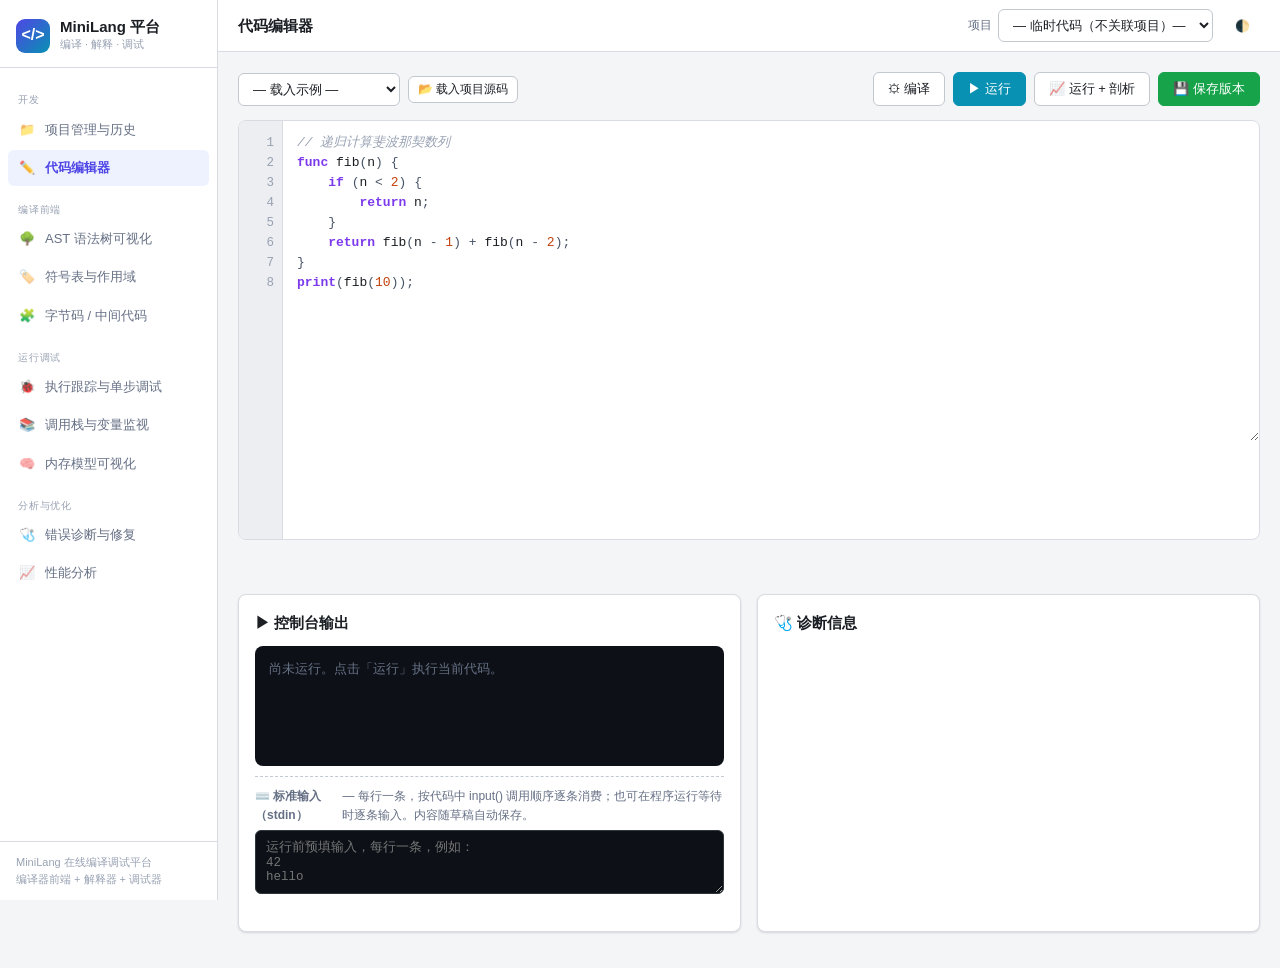
==== commit effab638: "B RESULT" ====
--- a/frontend/editor.html
+++ b/frontend/editor.html
@@ -22,7 +22,6 @@
           <button class="btn accent" id="btn-run">▶ 运行</button>
           <button class="btn" id="btn-prof">📈 运行 + 剖析</button>
           <button class="btn success" id="btn-save">💾 保存版本</button>
-          <button class="btn success" id="btn-save-run">🧾 保存版本并运行</button>
         </div>
       </div>
 
@@ -30,29 +29,24 @@
 
       <div id="status" class="flex wrap mt" style="gap:8px;min-height:26px"></div>
 
-      <div class="grid cols-3 mt run-grid">
+      <div class="grid cols-2 mt">
         <div class="card">
           <h2>▶ 控制台输出</h2>
           <div class="output-console" id="console"><span class="muted">尚未运行。点击「运行」执行当前代码。</span></div>
+          <div class="stdin-box">
+            <div class="stdin-head">
+              <strong>⌨️ 标准输入（stdin）</strong>
+              <span class="muted">— 每行一条，按代码中 input() 调用顺序逐条消费；也可在程序运行等待时逐条输入。内容随草稿自动保存。</span>
+            </div>
+            <textarea class="stdin-pre" id="stdin-pre" spellcheck="false"
+              placeholder="运行前预填输入，每行一条，例如：&#10;42&#10;hello"></textarea>
+            <div class="stdin-feed" id="stdin-feed">
+              <span class="prompt" id="stdin-prompt">›</span>
+              <input type="text" id="stdin-input" autocomplete="off" placeholder="输入本条 input() 的内容，回车发送（空行也会作为空字符串送达）">
+              <button class="btn accent sm" id="btn-send-input">发送</button>
+            </div>
+          </div>
           <div class="muted mt" id="run-meta" style="font-size:12px"></div>
-        </div>
-        <div class="card">
-          <h2>⌨️ 标准输入</h2>
-          <div class="desc">每行对应一次 <code>input()</code，按调用顺序消费；可在运行前预填，也可在提示等待时追加。</div>
-          <div class="stdin-toolbar">
-            <input type="text" id="stdin-input" placeholder="输入一条内容，Enter 送入队列" autocomplete="off">
-            <button class="btn sm" id="stdin-send">送入</button>
-            <button class="btn sm" id="stdin-batch" title="一次粘贴多行，每行一条">多行</button>
-            <button class="btn sm" id="stdin-eof" title="等待 input() 时返回空字符串">EOF</button>
-            <button class="btn sm" id="stdin-clear">清空</button>
-          </div>
-          <div class="stdin-hint">
-            <span class="badge purple" id="stdin-status">空闲</span>
-            <span id="stdin-count" class="muted">待消费 0 · 已送达 0 · 已消费 0</span>
-          </div>
-          <div class="stdin-queue" id="stdin-queue">
-            <div class="muted empty-inputs">运行前可先填写多条输入；运行中也能继续补充。</div>
-          </div>
         </div>
         <div class="card">
           <h2>🩺 诊断信息</h2>
@@ -92,134 +86,6 @@
     editor.setValue(src);
     ML.toast(ML.Shell.getProjectId() ? "已载入项目源码" : "未选择项目，已载入示例代码");
   };
-
-  /* 标准输入队列：运行前预填；交互式运行时也可继续投递 */
-  const stdin = {
-    pending: [],
-    sent: 0,
-    consumed: 0,
-    sessionId: null,
-    pollTimer: null,
-    active: false,
-
-    reset(keepQueue) {
-      if (this.pollTimer) clearInterval(this.pollTimer);
-      this.pollTimer = null;
-      this.sessionId = null;
-      this.active = false;
-      this.sent = 0;
-      this.consumed = 0;
-      if (!keepQueue) this.pending = [];
-      this.render({ status: "空闲", cls: "purple" });
-      document.getElementById("btn-run").disabled = false;
-      document.getElementById("btn-save-run").disabled = false;
-    },
-
-    enqueue(value) {
-      this.pending.push(String(value));
-      this.render(this.currentBadge());
-    },
-
-    addFromInput() {
-      const el = document.getElementById("stdin-input");
-      const value = el.value;
-      el.value = "";
-      if (this.active && this.sessionId) {
-        return this.send([value]);
-      }
-      this.enqueue(value);
-      el.focus();
-      return Promise.resolve();
-    },
-
-    async send(items) {
-      if (!this.active || !this.sessionId) {
-        items.forEach((v) => this.enqueue(v));
-        return;
-      }
-      const data = await ML.api.runInput(this.sessionId, items);
-      if (!data.ok) {
-        ML.toast(data.error || "输入投递失败", "err");
-        return;
-      }
-      this.sent += (data.accepted || items.length);
-      this.updateFromState(data);
-    },
-
-    async eof() {
-      if (!this.active || !this.sessionId) {
-        ML.toast("只有运行中的会话需要发送 EOF");
-        return;
-      }
-      const data = await ML.api.runEof(this.sessionId);
-      if (data.ok) this.updateFromState(data);
-    },
-
-    clear() {
-      if (this.active) {
-        ML.toast("运行中只能清空尚未预填的输入，不能撤回已送达内容", "err");
-        return;
-      }
-      this.pending = [];
-      this.render({ status: "空闲", cls: "purple" });
-    },
-
-    currentBadge() {
-      if (!this.active) return { status: "待运行", cls: "cyan" };
-      return { status: "运行中", cls: "blue" };
-    },
-
-    render(badge, state) {
-      const queueEl = document.getElementById("stdin-queue");
-      const statusEl = document.getElementById("stdin-status");
-      const countEl = document.getElementById("stdin-count");
-      statusEl.textContent = (badge && badge.status) || "空闲";
-      statusEl.className = "badge " + ((badge && badge.cls) || "purple");
-
-      const pendingCount = state ? state.pending_inputs : this.pending.length;
-      const sentCount = state ? state.inputs_sent : 0;
-      const consumedCount = state ? state.inputs_consumed : this.consumed;
-      countEl.textContent = `待消费 ${pendingCount} · 已送达 ${sentCount} · 已消费 ${consumedCount}`;
-
-      const pending = state ? Array.from({ length: state.pending_inputs }, (_, i) => ({ queued: true, index: i + 1 })) : this.pending.map((v) => ({ queued: false, value: v }));
-      queueEl.innerHTML = pending.length
-        ? pending.map((item, i) => item.queued
-          ? `<div class="stdin-item"><span class="idx">${item.index}</span><span class="val"><em>已在服务端队列等待</em></span><span class="tag">待消费</span></div>`
-          : `<div class="stdin-item"><span class="idx">${i + 1}</span><span class="val">${ML.escapeHtml(item.value) || '<em>空字符串</em>'}</span><span class="tag">待运行</span></div>`).join("")
-        : '<div class="muted empty-inputs">运行前可先填写多条输入；运行中也能继续补充。</div>';
-
-      document.getElementById("stdin-eof").disabled = !(state && state.running);
-      document.getElementById("stdin-clear").disabled = this.active;
-    },
-
-    updateFromState(state) {
-      const waiting = state.waiting_input;
-      const badge = state.finished
-        ? { status: state.error ? "运行出错" : "已结束", cls: state.error ? "red" : "green" }
-        : waiting
-          ? { status: "等待输入", cls: "amber" }
-          : { status: "运行中", cls: "blue" };
-      this.render(badge, state);
-    },
-  };
-
-  document.getElementById("stdin-send").onclick = () => stdin.addFromInput();
-  document.getElementById("stdin-batch").onclick = async () => {
-    const text = prompt("一次填入多条输入（每行一条，空行也是一次空输入）：");
-    if (text === null) return;
-    const items = text.split(/\r?\n/);
-    if (stdin.active && stdin.sessionId) await stdin.send(items);
-    else items.forEach((v) => stdin.enqueue(v));
-  };
-  document.getElementById("stdin-eof").onclick = () => stdin.eof();
-  document.getElementById("stdin-clear").onclick = () => stdin.clear();
-  document.getElementById("stdin-input").addEventListener("keydown", (e) => {
-    if (e.key === "Enter") {
-      e.preventDefault();
-      stdin.addFromInput();
-    }
-  });
-  stdin.reset(true);
 
   /* 编译 */
   async function doCompile() {
@@ -243,21 +109,190 @@
     return r;
   }
 
-  /* 运行结果渲染（同步剖析与交互式运行共用） */
-  function renderRunResult(r, code) {
-    const consoleEl = document.getElementById("console");
-    const meta = document.getElementById("run-meta");
-
+  /* 运行（交互式会话：预填输入按行入队；input() 等待时可逐条续送） */
+  const consoleEl = document.getElementById("console");
+  const meta = document.getElementById("run-meta");
+  const stdinPre = document.getElementById("stdin-pre");
+  const stdinFeed = document.getElementById("stdin-feed");
+  const stdinInput = document.getElementById("stdin-input");
+  const stdinPrompt = document.getElementById("stdin-prompt");
+  stdinPre.value = ML.store.get("draft_stdin", "");
+  stdinPre.addEventListener("input", ML.debounce(() => ML.store.set("draft_stdin", stdinPre.value), 400));
+
+  let runSessionId = null;
+  let renderedOutputs = 0;
+  let renderedInputs = 0;
+
+  function readPrefilledInputs() {
+    // 每行一条；保留空行（input() 可能读到空字符串）；整块未填写时不送任何输入
+    const raw = stdinPre.value.replace(/^\n+|\n+$/g, "");
+    return raw === "" ? [] : raw.split("\n");
+  }
+
+  function appendLine(text, cls) {
+    if (consoleEl.querySelector(".muted") || consoleEl.querySelector(".ln-sys")) consoleEl.innerHTML = "";
+    const span = document.createElement("span");
+    span.className = cls || "ln-out";
+    span.textContent = text;
+    if (consoleEl.childNodes.length) consoleEl.appendChild(document.createElement("br"));
+    consoleEl.appendChild(span);
+    consoleEl.scrollTop = consoleEl.scrollHeight;
+  }
+
+  /* 按到达顺序渲染。input() 的返回值要到后续 print 才能观察到，因此预填输入行
+     只在「程序再次等待输入」或「程序结束」这两个安全时点回显；用户在输入框
+     当场发送的输入已在发送时立即回显（计入 renderedInputs），这里不会重复。 */
+  function renderTranscript(state) {
+    const inputs = state.inputs || [];
+    const outputs = state.output || [];
+    if (state.waiting_input || state.finished) {
+      while (renderedInputs < inputs.length || renderedOutputs < outputs.length) {
+        if (renderedOutputs <= renderedInputs && renderedOutputs < outputs.length) {
+          // 下一条输出属于「当前已回显输入之后」尚未出现的输出：先补输入
+          if (renderedInputs < inputs.length) {
+            appendLine("› " + inputs[renderedInputs], "ln-in");
+            renderedInputs += 1;
+          } else {
+            appendLine(outputs[renderedOutputs], "ln-out");
+            renderedOutputs += 1;
+          }
+        } else if (renderedOutputs < outputs.length) {
+          appendLine(outputs[renderedOutputs], "ln-out");
+          renderedOutputs += 1;
+        } else if (renderedInputs < inputs.length) {
+          appendLine("› " + inputs[renderedInputs], "ln-in");
+          renderedInputs += 1;
+        }
+      }
+    } else {
+      while (renderedOutputs < outputs.length) {
+        appendLine(outputs[renderedOutputs], "ln-out");
+        renderedOutputs += 1;
+      }
+    }
+    if (state.finished && !outputs.length && !inputs.length) {
+      consoleEl.innerHTML = '<span class="muted">（程序无输出）</span>';
+    }
+  }
+
+  function setWaitingUI(state, waiting) {
+    if (waiting) {
+      stdinFeed.classList.add("show");
+      stdinInput.disabled = false;
+      const n = (state.input_count || 0) + 1;
+      stdinPrompt.textContent = `第 ${n} 条›`;
+      stdinInput.placeholder =
+        `程序在第 ${state.input_line || "?"} 行调用 input()，等待第 ${n} 条输入（回车发送，空行作为空字符串）`;
+      stdinInput.focus();
+    } else {
+      stdinFeed.classList.remove("show");
+      stdinInput.disabled = true;
+      stdinInput.value = "";
+    }
+  }
+
+  async function doRun(profile) {
+    const code = editor.getValue();
+    const inputs = readPrefilledInputs();
+
+    // 关闭上一轮会话，避免旧会话驻留
+    if (runSessionId) { try { await ML.api.runStop(runSessionId); } catch (e) {} }
+    runSessionId = null;
+    renderedOutputs = 0;
+    renderedInputs = 0;
+    consoleEl.innerHTML = '<span class="ln-sys">⏳ 正在运行…</span>';
+    meta.textContent = "";
+
+    if (profile) {
+      // 剖析模式：一次性运行，预填输入随 options 送入（运行中不支持续送）
+      const data = await ML.api.run(code, { profile: true, memory: false, inputs });
+      renderOneShot(data.result || {}, code, true);
+      return;
+    }
+
+    let data;
+    try {
+      data = await ML.api.runStart(code, inputs, ML.Shell.getProjectId());
+    } catch (e) {
+      consoleEl.innerHTML = '<span class="ln-err">运行请求失败：' + ML.escapeHtml(e.message || String(e)) + "</span>";
+      return;
+    }
+    if (data.compile_failed || data.ok === false) {
+      consoleEl.innerHTML = '<span class="ln-err">程序未能运行（编译阶段存在错误）。</span>';
+      document.getElementById("diags").innerHTML = ML.renderDiagnostics(data.diagnostics, code);
+      meta.textContent = "编译失败";
+      return;
+    }
+    runSessionId = data.session_id;
+    renderInteractiveState(data, code);
+  }
+
+  async function sendInteractiveInput() {
+    if (!runSessionId) return;
+    const value = stdinInput.value;
+    stdinInput.disabled = true;
+    appendLine("› " + value, "ln-in");
+    renderedInputs += 1;
+    stdinInput.value = "";
+    let data;
+    try {
+      data = await ML.api.runFeed(runSessionId, value);
+    } catch (e) {
+      stdinInput.disabled = false;
+      appendLine("（输入发送失败：" + ML.escapeHtml(e.message || String(e)) + "）", "ln-err");
+      return;
+    }
+    renderInteractiveState(data, editor.getValue());
+  }
+
+  function renderInteractiveState(state, code) {
+    renderTranscript(state);
+    if (state.waiting_input && renderedOutputs === 0 && renderedInputs === 0) {
+      consoleEl.innerHTML = '<span class="muted">程序已启动，正在等待第 1 条输入…</span>';
+    }
+    if (state.waiting_input) {
+      setWaitingUI(state, true);
+      let metaHtml = `⏱ ${ML.fmtMs(state.elapsed_ms)} · 指令 ${state.instruction_count} · ` +
+        ML.badge("等待输入", "amber");
+      const pending = (state.pending_inputs || []).length;
+      if (pending) metaHtml += ` · 队列中还有 ${pending} 条预填输入`;
+      meta.innerHTML = metaHtml;
+      return;
+    }
+    setWaitingUI(state, false);
+    let metaHtml = `⏱ ${ML.fmtMs(state.elapsed_ms)} · 指令 ${state.instruction_count}`;
+    if (state.error) {
+      metaHtml += ` · ${ML.badge("运行出错", "red")}`;
+      const diag = Object.assign({}, state.error, { source_line: undefined });
+      document.getElementById("diags").innerHTML = ML.renderDiagnostic(diag, code);
+    } else {
+      metaHtml += ` · ${ML.badge("正常结束", "green")}`;
+      if (state.return_value) metaHtml += ` · 返回 ${ML.fmtVal(state.return_value)}`;
+      document.getElementById("diags").innerHTML = ML.empty("✅ 运行正常，无诊断信息");
+    }
+    if ((state.inputs || []).length) metaHtml += ` · 共消费 ${state.inputs.length} 条输入`;
+    if (state.record_id) metaHtml += " · 已记录到版本历史";
+    meta.innerHTML = metaHtml;
+    runSessionId = null;  // 会话已结束
+  }
+
+  function renderOneShot(r, code, profile) {
+    if (!r.ok) {
+      consoleEl.innerHTML = '<span class="ln-err">程序未能运行（编译阶段存在错误）。</span>';
+      document.getElementById("diags").innerHTML = ML.renderDiagnostics(r.diagnostics, code);
+      meta.textContent = "编译失败：" + (r.stage || "");
+      return;
+    }
+    const parts = [];
     if (r.output && r.output.length) {
-      consoleEl.innerHTML = r.output.map((l) => `<span class="ln-out">${ML.escapeHtml(l)}</span>`).join("<br>");
-    } else {
-      consoleEl.innerHTML = '<span class="muted">（程序无输出）</span>';
-    }
-
-    let metaHtml = `⏱ ${ML.fmtMs(r.elapsed_ms)} · 指令 ${r.instruction_count} · input ${r.inputs_consumed || 0}/${r.input_requests || 0}`;
-    if (r.input_underflow > 0) {
-      metaHtml += ` · ${ML.badge(`${r.input_underflow} 次缺少输入，按空字符串处理`, "amber")}`;
-    }
+      parts.push(r.output.map((l) => `<span class="ln-out">${ML.escapeHtml(l)}</span>`).join("<br>"));
+    }
+    if ((r.inputs || []).length) {
+      parts.push(r.inputs.map((x) => `<span class="ln-in">› ${ML.escapeHtml(x)}</span>`).join("<br>"));
+    }
+    consoleEl.innerHTML = parts.length ? parts.join("<br>") : '<span class="muted">（程序无输出）</span>';
+
+    let metaHtml = `⏱ ${ML.fmtMs(r.elapsed_ms)} · 指令 ${r.instruction_count}`;
     if (r.error) {
       metaHtml += ` · ${ML.badge("运行出错", "red")}`;
       const diag = Object.assign({}, r.error, { source_line: undefined });
@@ -268,100 +303,8 @@
       document.getElementById("diags").innerHTML = ML.empty("✅ 运行正常，无诊断信息");
     }
     meta.innerHTML = metaHtml;
-  }
-
-  function renderInteractiveState(state, code) {
-    const consoleEl = document.getElementById("console");
-    if (state.output && state.output.length) {
-      consoleEl.innerHTML = state.output.map((l) => `<span class="ln-out">${ML.escapeHtml(l)}</span>`).join("<br>");
-      consoleEl.scrollTop = consoleEl.scrollHeight;
-    } else if (!state.finished) {
-      consoleEl.innerHTML = '<span class="muted">程序已启动，暂无输出……</span>';
-    }
-    stdin.updateFromState(state);
-    if (state.finished) {
-      if (stdin.pollTimer) {
-        clearInterval(stdin.pollTimer);
-        stdin.pollTimer = null;
-      }
-      renderRunResult(state, code);
-      stdin.active = false;
-      stdin.sessionId = null;
-      stdin.updateFromState(state);
-      document.getElementById("btn-run").disabled = false;
-      document.getElementById("btn-save-run").disabled = false;
-      if (state.record && state.record.id) {
-        ML.toast(state.version_id ? "运行记录已写入该版本" : "运行已结束", "ok");
-      }
-    }
-  }
-
-  /* 普通运行：启动后台交互会话，支持运行中追加输入 */
-  async function doRun() {
-    if (stdin.active) {
-      ML.toast("当前程序仍在运行，请先结束或发送 EOF", "err");
-      return;
-    }
-    const code = editor.getValue();
-    const inputs = stdin.pending.slice();
-    stdin.reset(true);
-    stdin.pending = inputs;
-    stdin.active = true;
-    document.getElementById("btn-run").disabled = true;
-    document.getElementById("btn-save-run").disabled = true;
-    document.getElementById("diags").innerHTML = ML.empty("程序运行中……");
-    document.getElementById("console").innerHTML = '<span class="muted">正在启动……</span>';
-
-    try {
-      const data = await ML.api.runInteractive(code, { inputs }, ML.Shell.getProjectId(), null);
-      if (data.status === "compile_failed") {
-        stdin.reset(true);
-        document.getElementById("console").innerHTML = '<span class="ln-err">程序未能运行（编译阶段存在错误）。</span>';
-        document.getElementById("diags").innerHTML = ML.renderDiagnostics(data.diagnostics, code);
-        document.getElementById("run-meta").textContent = "编译失败";
-        return;
-      }
-      if (!data.ok) throw new Error(data.error || "启动失败");
-      stdin.sessionId = data.session_id;
-      stdin.updateFromState(data);
-      if (data.finished) {
-        renderInteractiveState(data, code);
-        return;
-      }
-      stdin.pollTimer = setInterval(async () => {
-        const s = await ML.api.runState(stdin.sessionId);
-        if (!s.ok) {
-          clearInterval(stdin.pollTimer);
-          stdin.reset(true);
-          ML.toast(s.error || "运行会话已过期", "err");
-          return;
-        }
-        if (s.finished || s.waiting_input) renderInteractiveState(s, code);
-        else stdin.updateFromState(s);
-      }, 250);
-    } catch (e) {
-      stdin.reset(true);
-      document.getElementById("console").innerHTML = `<span class="ln-err">${ML.escapeHtml(e.message || "运行失败")}</span>`;
-    }
-  }
-
-  /* 剖析仍使用同步运行；预填输入会作为队列一次性传入 */
-  async function doProfileRun() {
-    const code = editor.getValue();
-    const opts = { profile: true, memory: false, inputs: stdin.pending.slice() };
-    const data = await ML.api.run(code, opts);
-    const r = data.result || {};
-
-    if (!r.ok) {
-      document.getElementById("console").innerHTML = '<span class="ln-err">程序未能运行（编译阶段存在错误）。</span>';
-      document.getElementById("diags").innerHTML = ML.renderDiagnostics(r.diagnostics, code);
-      document.getElementById("run-meta").textContent = "编译失败：" + (r.stage || "");
-      return;
-    }
-
-    renderRunResult(r, code);
-
-    if (r.profile) {
+
+    if (profile && r.profile) {
       const fns = (r.profile.functions || []).slice(0, 5);
       document.getElementById("diags").innerHTML =
         `<h3 style="margin-top:0">🔥 热点函数 Top ${fns.length}</h3>` +
@@ -372,9 +315,16 @@
     }
   }
 
+  stdinFeed.classList.remove("show");
+  stdinInput.disabled = true;
+  document.getElementById("btn-send-input").onclick = sendInteractiveInput;
+  stdinInput.addEventListener("keydown", (e) => {
+    if (e.key === "Enter") { e.preventDefault(); sendInteractiveInput(); }
+  });
+
   document.getElementById("btn-compile").onclick = doCompile;
-  document.getElementById("btn-run").onclick = doRun;
-  document.getElementById("btn-prof").onclick = doProfileRun;
+  document.getElementById("btn-run").onclick = () => doRun(false);
+  document.getElementById("btn-prof").onclick = () => doRun(true);
   document.getElementById("btn-save").onclick = async () => {
     if (!ML.Shell.getProjectId()) {
       ML.toast("未选择项目。请先在顶栏选择项目，或到「项目管理」页新建。", "err");
@@ -385,56 +335,6 @@
     const v = await ML.Shell.saveToProject(editor.getValue(), msg);
     ML.toast(v ? "已保存版本" : "保存失败", v ? "ok" : "err");
   };
-  document.getElementById("btn-save-run").onclick = async () => {
-    if (stdin.active) {
-      ML.toast("当前程序仍在运行，请先结束或发送 EOF", "err");
-      return;
-    }
-    const pid = ML.Shell.getProjectId();
-    if (!pid) {
-      ML.toast("未选择项目；普通运行不会写入版本记录。", "err");
-      return;
-    }
-    const msg = prompt("版本说明（本次运行将记录到这个新版本）：", "运行前保存版本");
-    if (msg === null) return;
-    const saved = await ML.Shell.saveToProject(editor.getValue(), msg);
-    if (!saved) {
-      ML.toast("版本保存失败，运行已取消", "err");
-      return;
-    }
-    const code = editor.getValue();
-    const inputs = stdin.pending.slice();
-    stdin.reset(true);
-    stdin.pending = inputs;
-    stdin.active = true;
-    document.getElementById("btn-run").disabled = true;
-    document.getElementById("btn-save-run").disabled = true;
-    const data = await ML.api.runInteractive(code, { inputs }, pid, saved.id);
-    if (data.status === "compile_failed") {
-      stdin.reset(true);
-      document.getElementById("console").innerHTML = '<span class="ln-err">程序未能运行（编译阶段存在错误）。</span>';
-      document.getElementById("diags").innerHTML = ML.renderDiagnostics(data.diagnostics, code);
-      document.getElementById("run-meta").textContent = "编译失败";
-      return;
-    }
-    stdin.sessionId = data.session_id;
-    stdin.updateFromState(data);
-    if (!data.finished) {
-      stdin.pollTimer = setInterval(async () => {
-        const s = await ML.api.runState(stdin.sessionId);
-        if (!s.ok) {
-          clearInterval(stdin.pollTimer);
-          stdin.reset(true);
-          ML.toast(s.error || "运行会话已过期", "err");
-          return;
-        }
-        if (s.finished || s.waiting_input) renderInteractiveState(s, code);
-        else stdin.updateFromState(s);
-      }, 250);
-    } else {
-      renderInteractiveState(data, code);
-    }
-  };
 })();
 </script>
 </body>
--- a/frontend/css/style.css
+++ b/frontend/css/style.css
@@ -172,7 +172,7 @@
 .grid { display: grid; gap: 16px; }
 .grid.cols-2 { grid-template-columns: 1fr 1fr; }
 .grid.cols-3 { grid-template-columns: repeat(3, 1fr); }
-@media (max-width: 1100px) { .grid.cols-2, .grid.cols-3, .run-grid { grid-template-columns: 1fr; } }
+@media (max-width: 900px) { .grid.cols-2, .grid.cols-3 { grid-template-columns: 1fr; } }
 
 /* ---------- 表格 ---------- */
 table.tbl { width: 100%; border-collapse: collapse; font-size: 13px; }
@@ -427,17 +427,6 @@
 .output-console { background: #0d1117; color: #e6edf3; font-family: var(--mono); font-size: 13px; border-radius: var(--radius); padding: 14px; min-height: 120px; max-height: 320px; overflow: auto; white-space: pre-wrap; }
 .output-console .ln-err { color: #f85149; }
 .output-console .ln-out { color: #a5d6ff; }
-.stdin-toolbar { display: flex; gap: 6px; margin-bottom: 8px; }
-.stdin-toolbar input[type="text"] { flex: 1; min-width: 0; font-family: var(--mono); }
-.stdin-hint { display: flex; align-items: center; justify-content: space-between; gap: 8px; margin-bottom: 8px; font-size: 12px; }
-.stdin-queue { border: 1px solid var(--border); border-radius: var(--radius-sm); background: var(--surface-2); min-height: 128px; max-height: 260px; overflow: auto; }
-.stdin-queue .empty-inputs { padding: 18px 10px; text-align: center; font-size: 12.5px; }
-.stdin-item { display: grid; grid-template-columns: 34px 1fr auto; align-items: center; gap: 8px; padding: 6px 10px; border-bottom: 1px solid var(--border); font-family: var(--mono); font-size: 12.5px; }
-.stdin-item:last-child { border-bottom: none; }
-.stdin-item .idx { color: var(--text-faint); text-align: right; }
-.stdin-item .val { overflow-wrap: anywhere; color: var(--text); }
-.stdin-item .val em { color: var(--text-faint); font-family: var(--sans); }
-.stdin-item .tag { color: var(--text-faint); font-size: 11px; font-family: var(--sans); }
 input[type="text"], input[type="number"], select, textarea.plain {
   font-family: inherit; font-size: 13px; padding: 7px 10px;
   border: 1px solid var(--border-strong); border-radius: var(--radius-sm);
@@ -445,3 +434,24 @@
 }
 input:focus, select:focus, textarea:focus { border-color: var(--primary); }
 kbd { background: var(--surface-2); border: 1px solid var(--border-strong); border-radius: 4px; padding: 1px 6px; font-size: 11px; font-family: var(--mono); }
+
+/* ---- 交互式标准输入 ---- */
+.stdin-box { margin-top: 10px; border-top: 1px dashed var(--border-strong); padding-top: 10px; }
+.stdin-box .stdin-head { display: flex; align-items: center; gap: 8px; font-size: 12px; color: var(--text-muted); margin-bottom: 6px; }
+.stdin-pre {
+  width: 100%; min-height: 64px; resize: vertical;
+  font-family: var(--mono); font-size: 12.5px;
+  background: #0d1117; color: #c9d1d9; border: 1px solid #30363d; border-radius: var(--radius-sm);
+  padding: 8px 10px; outline: none;
+}
+.stdin-pre:focus { border-color: var(--primary); }
+.stdin-feed { display: none; gap: 8px; align-items: center; margin-top: 8px; }
+.stdin-feed.show { display: flex; }
+.stdin-feed input {
+  flex: 1; font-family: var(--mono); background: #0d1117; color: #7ee787;
+  border: 1px solid #2ea043; border-radius: var(--radius-sm); padding: 8px 10px; font-size: 13px; outline: none;
+}
+.stdin-feed input:focus { border-color: #7ee787; }
+.stdin-feed .prompt { color: #7ee787; font-family: var(--mono); font-size: 13px; white-space: nowrap; }
+.output-console .ln-in { color: #7ee787; }
+.output-console .ln-sys { color: #8b949e; }
